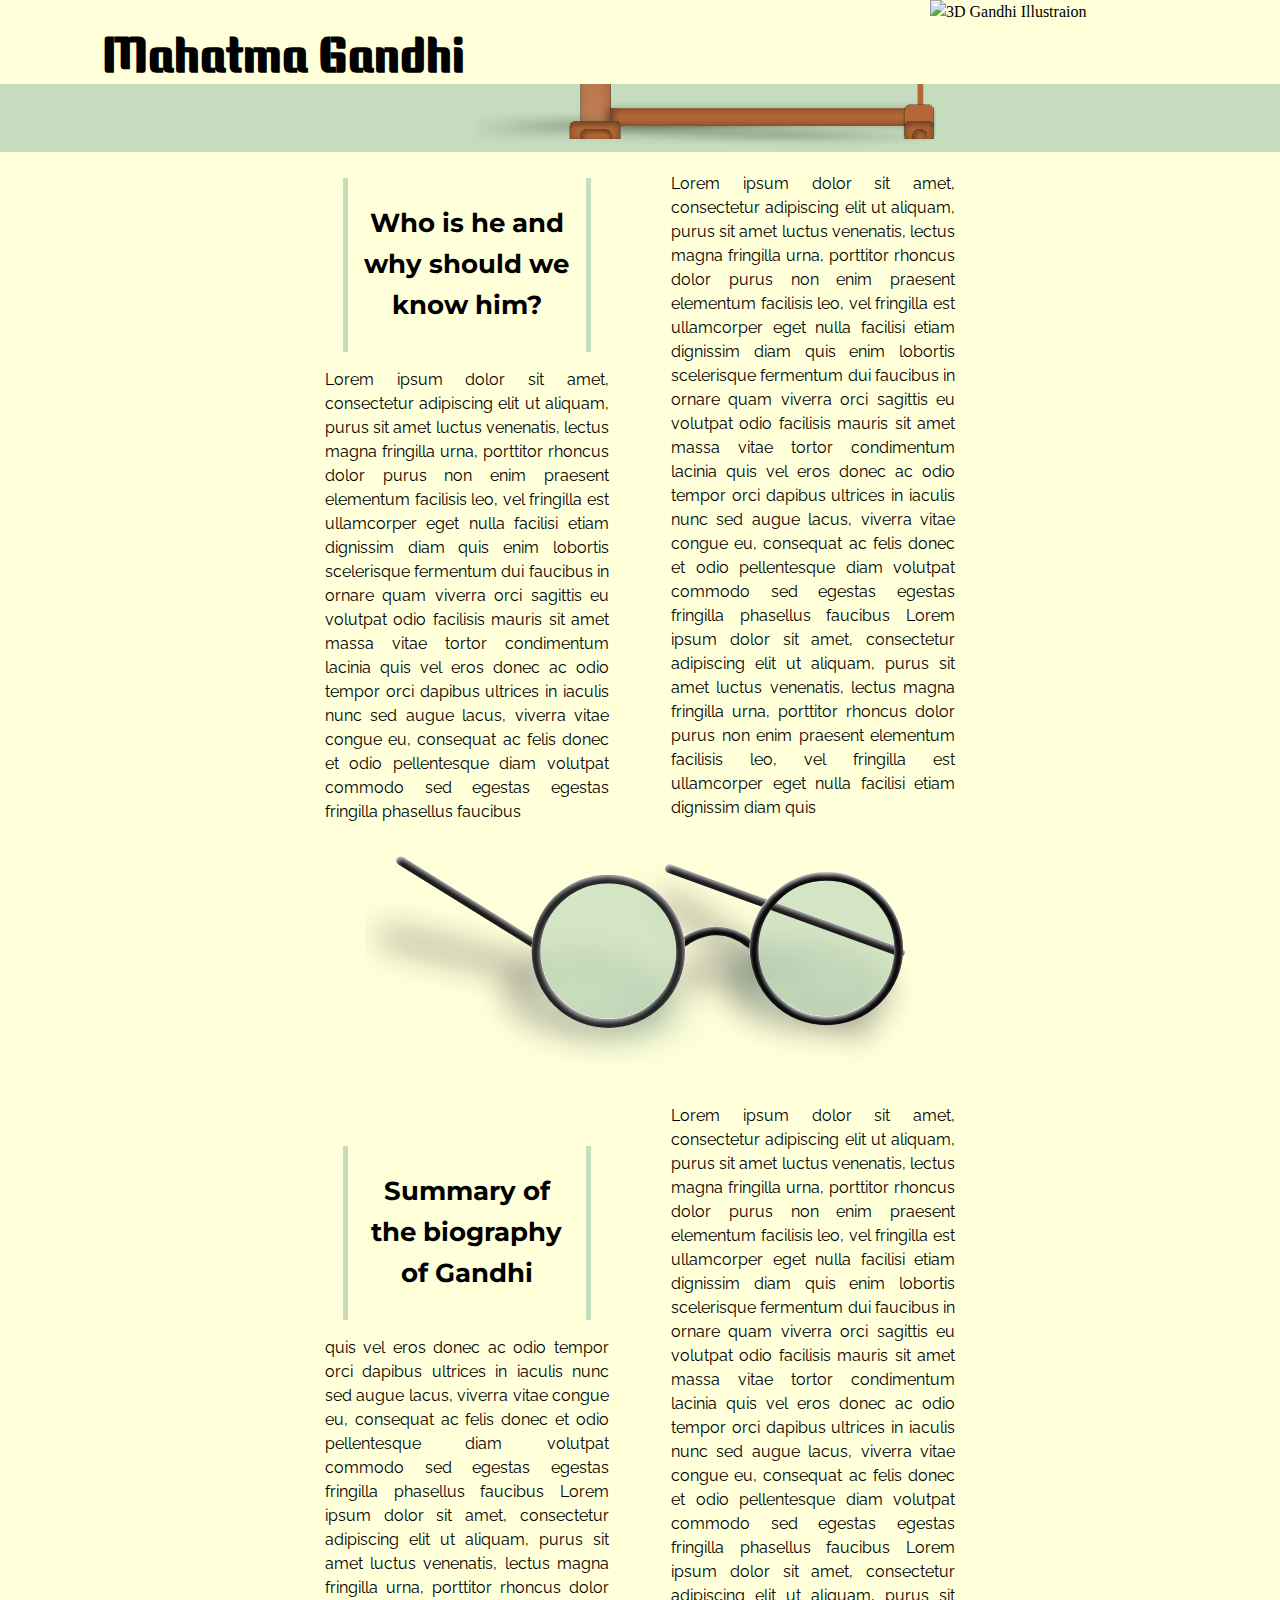
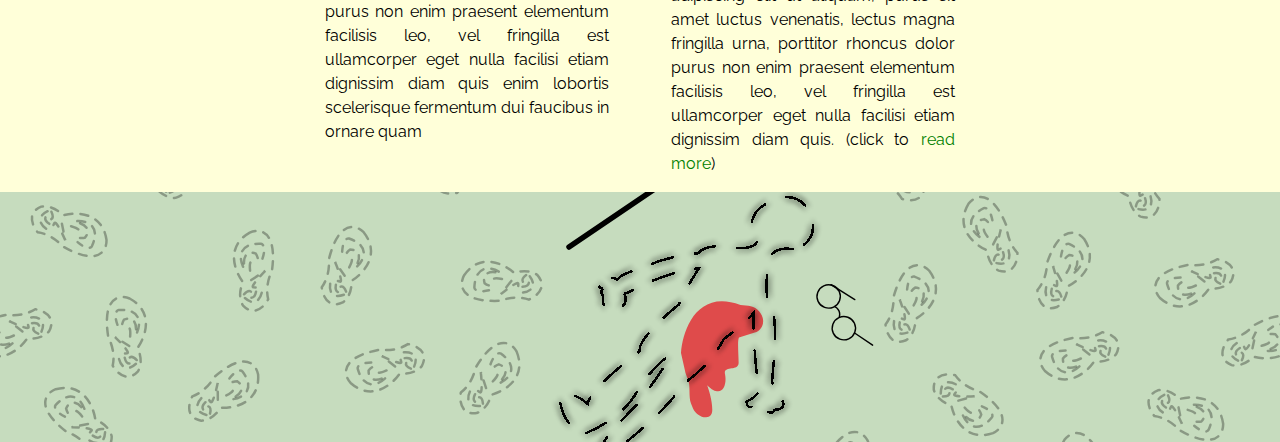
==== index.html @ 025b3c0b "change name" ====
<!DOCTYPE html>
<html lang="en">
<head>
    <link rel="stylesheet" href="style.css">
    <meta charset="UTF-8">
    <meta http-equiv="X-UA-Compatible" content="IE=edge">
    <meta name="viewport" content="width=device-width, initial-scale=1.0">
    <title>Document</title>
</head>
<body>
  <!-- header -->
  <header id="main">
    <div class="design-header">
    <h1>Mahatma Gandhi</h1>
    <h2>  A&nbsp;human&nbsp;being beyond&nbsp;his&nbsp;time</h2>
  </div>

    <div id="pedar">
      <img src="./asset/image/Gandhi-illustrate.png" alt="3D Gandhi Illustraion" id="image1">
      <div class="child2">
        <!-- svg -->
      <svg class="image2"  viewBox="0 0 1051 495" fill="none" xmlns="http://www.w3.org/2000/svg">
        <g id="Group 78">
        <path id="Vector-53" d="M1017.5 362L446.5 373.5" stroke="black" stroke-width="2.5" stroke-linecap="round"/>
        <path id="Vector-65"  d="M1018.5 364.5L552 108" stroke="black" stroke-width="2.5" stroke-linecap="round"/>
        <g id="Group 14">
        <g id="Group 15">
        <g id="Vector 51" filter="url(#filter0_f)">
        <path d="M225.585 470H1037L519.433 452.9L361.371 449.101C352.643 448.891 344.03 447.05 335.979 443.673L324.003 438.65L286.603 420.23C277.029 415.515 266.279 413.725 255.693 415.084L222.348 419.365C206.909 421.348 196.861 436.614 201.146 451.578C204.27 462.484 214.241 470 225.585 470Z" fill="url(#paint0_linear)" fill-opacity="0.5"/>
        </g>
        <g id="Vector 52" filter="url(#filter1_f)">
        <path d="M61.4567 478.894L855.497 439.889L337.199 437.715L185.798 439.276C172.734 439.411 159.892 435.886 148.727 429.102L140.876 424.331L108.124 400.822C94.6304 391.136 77.5318 387.944 61.4522 392.109L48.7315 395.403C26.4961 401.162 12.8748 423.562 17.9925 445.954C22.5785 466.019 40.8987 479.903 61.4567 478.894Z" fill="url(#paint1_linear)" fill-opacity="0.5"/>
        </g>
        </g>
        </g>
        <g id="Group 77">
        <g id="Group 7">
        <g id="Group 2">
        <g id="charkha2">
        <g id="star2" filter="url(#filter2_i)">
        <path d="M526.969 70.3666C527.223 69.261 527.486 68.0538 528.416 67.4045C531.941 64.9436 537.177 68.2557 536.071 72.6916C535.92 73.3008 535.534 73.8166 535.116 74.2847C534.007 75.5245 531.91 78.1391 532.374 79.7088C532.998 81.8212 531.745 82.8291 531.745 82.8291L484.587 191.219C483.248 194.297 485.266 197.792 488.601 198.171L600.396 210.884C600.396 210.884 603.336 211.055 604.764 212.009C607.734 213.992 613.099 213.241 615.19 212.846C615.768 212.737 616.366 212.676 616.934 212.832C621.661 214.131 621.67 221.089 616.961 222.41C616.376 222.575 615.756 222.506 615.16 222.392C613.165 222.009 608.309 221.346 605.388 223.242C603.742 224.31 600.396 224.366 600.396 224.366L488.601 237.079C485.266 237.458 483.248 240.953 484.587 244.031L529.844 348.053C529.844 348.053 531.126 350.556 531.126 352.421C531.126 355.431 534.141 359.593 535.309 361.092C535.606 361.473 535.878 361.882 536.014 362.345C537.374 366.988 531.757 370.498 528.181 367.671C527.433 367.08 527.15 366.109 526.945 365.178C526.532 363.293 525.399 360.13 522.389 359.286C520.416 358.732 518.645 355.089 518.645 355.089L450.892 263.484C448.896 260.786 444.86 260.786 442.864 263.484L375.701 354.293C375.701 354.293 374.75 357.045 373.24 357.621C369.754 358.949 367.594 363.886 366.863 365.827C366.667 366.349 366.428 366.865 366.035 367.261C362.342 370.97 355.739 366.838 357.993 361.658C359.468 358.266 362.631 356.165 362.283 351.797C362.74 350.747 363.193 349.707 363.641 348.677C380.263 310.471 391.146 285.458 409.17 244.031C410.509 240.953 408.49 237.458 405.156 237.079L295.857 224.65C295.857 224.65 291.904 224.693 290.24 223.242C287.259 220.641 281.076 221.765 278.679 222.332C278.026 222.486 277.345 222.576 276.703 222.384C272.144 221.015 272.127 214.291 276.652 212.882C277.326 212.672 278.045 212.778 278.731 212.946C281.066 213.52 286.82 214.566 290.24 212.009C292.008 210.687 295.857 210.6 295.857 210.6L405.156 198.171C408.49 197.792 410.509 194.297 409.17 191.219C390.516 148.344 379.511 123.05 361.876 82.5171C361.651 81.9995 361.425 81.4795 361.197 80.9569C363.879 78.4607 359.086 76.1051 357.993 73.5918C355.832 68.6256 361.811 64.623 365.563 67.5692C366.321 68.1644 366.603 69.1457 366.807 70.0877C367.242 72.0968 368.492 75.5202 371.992 75.9419C372.566 76.0111 372.681 76.8746 373.03 77.3457C400.735 114.805 442.864 171.766 442.864 171.766C442.864 171.766 442.864 171.766 442.864 171.766C444.86 174.464 448.896 174.464 450.892 171.766L520.117 78.1694C520.117 78.1694 520.793 76.0443 521.941 75.7041C525.392 74.6817 526.57 72.1103 526.969 70.3666Z" fill="#8C6E51"/>
        </g>
        <path id="Vector 1" d="M367.623 72.8442C366.625 76.8381 362.215 77.0046 360.135 76.5885C333.924 121.52 282.003 211.884 284 213.881C285.997 215.878 284.832 219.705 284 221.369C307.506 266.301 355.891 356.165 361.383 356.165C366.874 356.165 368.663 359.494 368.871 361.158C420.252 362.822 523.387 365.152 524.885 361.158C526.383 357.164 530.502 356.581 532.374 356.789C559 312.481 611.878 223.491 610.381 221.993C608.883 220.496 609.341 215.545 609.757 213.257C585.835 167.077 537.241 74.8412 534.246 75.3404C531.251 75.8397 527.589 73.4682 526.133 72.2201C473.713 70.764 368.622 68.8502 367.623 72.8442Z" stroke="black" stroke-width="2.49622"/>
        </g>
        </g>
        <g id="Group 1">
        <g id="charkha1">
        <g id="star1" filter="url(#filter3_i)">
        <path d="M589.868 130.141C590.641 129.31 591.472 128.396 592.602 128.299C596.885 127.93 599.764 133.417 596.589 136.706C596.152 137.157 595.561 137.411 594.964 137.607C593.385 138.127 590.261 139.343 589.878 140.934C589.362 143.075 587.773 143.322 587.773 143.322L492.738 213.611C490.039 215.607 490.039 219.643 492.738 221.639L583.199 288.546C583.199 288.546 585.66 290.164 586.42 291.704C588 294.907 593.021 296.939 595.03 297.642C595.585 297.837 596.133 298.083 596.547 298.502C599.991 301.991 596.52 308.021 591.781 306.811C591.193 306.66 590.69 306.291 590.231 305.894C588.695 304.565 584.821 301.563 581.344 301.744C579.384 301.846 576.458 300.222 576.458 300.222L473.284 255.334C470.207 253.995 466.711 256.013 466.332 259.347L453.515 372.062C453.515 372.062 453.373 374.87 452.441 376.485C450.936 379.092 451.466 384.204 451.728 386.086C451.795 386.565 451.826 387.055 451.712 387.524C450.568 392.225 443.949 392.457 442.266 388.22C441.913 387.334 442.153 386.352 442.442 385.443C443.026 383.604 443.627 380.298 441.442 378.062C440.01 376.596 440.297 372.556 440.297 372.556L427.425 259.347C427.045 256.013 423.55 253.995 420.472 255.334L316.903 300.394C316.903 300.394 314.703 302.302 313.108 302.045C309.425 301.453 305.086 304.648 303.482 305.964C303.051 306.318 302.586 306.646 302.048 306.791C296.995 308.158 293.343 301.278 297.885 297.919C300.858 295.719 304.648 295.481 306.531 291.524C307.451 290.843 308.363 290.168 309.267 289.5C342.764 264.725 364.696 248.504 401.019 221.639C403.717 219.643 403.717 215.607 401.019 213.611L312.577 148.198C312.577 148.198 309.133 146.259 308.418 144.17C307.136 140.428 301.219 138.31 298.86 137.601C298.217 137.409 297.583 137.147 297.123 136.658C293.859 133.193 297.206 127.362 301.83 128.404C302.518 128.56 303.088 129.011 303.597 129.499C305.333 131.164 309.793 134.947 314.034 134.442C316.226 134.181 319.602 136.03 319.602 136.03L420.472 179.916C423.55 181.255 427.045 179.237 427.425 175.903C432.707 129.444 435.824 102.037 440.818 58.1169C440.882 57.5561 440.946 56.9926 441.01 56.4264C444.581 55.6055 441.608 51.1691 441.918 48.4458C442.53 43.0647 449.709 42.5877 451.485 47.0151C451.844 47.9095 451.598 48.9006 451.303 49.8183C450.675 51.7755 450.046 55.3653 452.866 57.4805C453.328 57.8273 452.997 58.6332 453.063 59.2153C458.327 105.509 466.332 175.903 466.332 175.903C466.711 179.237 470.207 181.255 473.284 179.916L580.033 133.472C580.033 133.472 581.68 131.97 582.845 132.249C586.345 133.089 588.65 131.451 589.868 130.141Z" fill="#9F6C3D"/>
        </g>
        <path id="Vector 2" d="M450.632 52.6136C447.77 55.5732 443.868 53.5123 442.274 52.112C397.109 77.919 306.963 130.215 307.693 132.943C308.424 135.671 305.502 138.403 303.949 139.428C301.84 190.094 298.811 292.111 303.567 294.857C308.323 297.602 308.208 301.379 307.556 302.924C351.221 330.056 439.374 383.641 442.668 380.931C445.962 378.221 449.82 379.776 451.337 380.893C496.55 355.834 586.839 305.205 586.291 303.159C585.743 301.113 588.615 297.055 590.119 295.281C592.492 243.327 596.527 139.152 593.683 138.087C590.839 137.021 588.854 133.137 588.217 131.328C543.548 103.857 453.493 49.654 450.632 52.6136Z" stroke="black" stroke-width="2.49622"/>
        </g>
        </g>
        <g id="Union" filter="url(#filter4_iiii)">
        <path fill-rule="evenodd" clip-rule="evenodd" d="M462.66 240.468C469.187 235.73 473.431 228.039 473.431 219.357C473.431 204.959 461.76 193.287 447.362 193.287C432.964 193.287 421.292 204.959 421.292 219.357C421.292 228.245 425.74 236.094 432.531 240.8C425.732 245.607 421.292 253.53 421.292 262.49V441.661H474.379V262.49C474.379 253.321 469.73 245.237 462.66 240.468Z" fill="#B46835"/>
        </g>
        <g id="Rectangle 4" filter="url(#filter5_dii)">
        <path d="M473.713 419.195H1009.15C1026.38 419.195 1040.35 433.165 1040.35 450.398H473.713V419.195Z" fill="#B46835"/>
        </g>
        <path id="Rectangle 7" d="M1011.65 360.534C1011.65 357.776 1013.88 355.541 1016.64 355.541C1019.4 355.541 1021.63 357.776 1021.63 360.534V441.661H1011.65V360.534Z" fill="#B46835"/>
        <g id="Rectangle 2" filter="url(#filter6_ii)">
        <path d="M402.57 451.646C402.57 446.131 407.041 441.661 412.555 441.661H481.201C486.716 441.661 491.186 446.131 491.186 451.646V472.864H402.57V451.646Z" fill="#B46835"/>
        </g>
        <g id="Rectangle 8" filter="url(#filter7_dii)">
        <path d="M989.182 422.939C989.182 417.425 993.653 412.954 999.167 412.954H1030.37C1035.88 412.954 1040.35 417.425 1040.35 422.939V465.375H989.182V422.939Z" fill="#B46835"/>
        </g>
        <g id="Rectangle 5" filter="url(#filter8_ii)">
        <path d="M989.182 451.646C989.182 446.131 993.653 441.661 999.167 441.661H1030.37C1035.88 441.661 1040.35 446.131 1040.35 451.646V472.864H989.182V451.646Z" fill="#B46835"/>
        </g>
        <g id="Rectangle 3" filter="url(#filter9_ii)">
        <path d="M421.292 466.623C421.292 461.109 425.762 456.638 431.277 456.638H464.976C470.49 456.638 474.961 461.109 474.961 466.623V472.864H421.292V466.623Z" fill="#B46835"/>
        </g>
        <g id="Rectangle 6" filter="url(#filter10_ii)">
        <path d="M1002.91 466.623C1002.91 461.109 1007.38 456.638 1012.9 456.638H1017.89C1023.4 456.638 1027.87 461.109 1027.87 466.623V472.864H1002.91V466.623Z" fill="#B46835"/>
        </g>
        </g>
        </g>
        </g>
        <defs>
        <filter id="filter0_f" x="186.153" y="400.642" width="864.847" height="83.3583" filterUnits="userSpaceOnUse" color-interpolation-filters="sRGB">
        <feFlood flood-opacity="0" result="BackgroundImageFix"/>
        <feBlend mode="normal" in="SourceGraphic" in2="BackgroundImageFix" result="shape"/>
        <feGaussianBlur stdDeviation="7" result="effect1_foregroundBlur"/>
        </filter>
        <filter id="filter1_f" x="0.742737" y="338.149" width="868.755" height="156.827" filterUnits="userSpaceOnUse" color-interpolation-filters="sRGB">
        <feFlood flood-opacity="0" result="BackgroundImageFix"/>
        <feBlend mode="normal" in="SourceGraphic" in2="BackgroundImageFix" result="shape"/>
        <feGaussianBlur stdDeviation="7" result="effect1_foregroundBlur"/>
        </filter>
        <filter id="filter2_i" x="273.271" y="66.5657" width="347.215" height="302.119" filterUnits="userSpaceOnUse" color-interpolation-filters="sRGB">
        <feFlood flood-opacity="0" result="BackgroundImageFix"/>
        <feBlend mode="normal" in="SourceGraphic" in2="BackgroundImageFix" result="shape"/>
        <feColorMatrix in="SourceAlpha" type="matrix" values="0 0 0 0 0 0 0 0 0 0 0 0 0 0 0 0 0 0 127 0" result="hardAlpha"/>
        <feOffset/>
        <feGaussianBlur stdDeviation="7.48866"/>
        <feComposite in2="hardAlpha" operator="arithmetic" k2="-1" k3="1"/>
        <feColorMatrix type="matrix" values="0 0 0 0 0 0 0 0 0 0 0 0 0 0 0 0 0 0 0.25 0"/>
        <feBlend mode="normal" in2="shape" result="effect1_innerShadow"/>
        </filter>
        <filter id="filter3_i" x="221" y="0" width="451.756" height="435.25" filterUnits="userSpaceOnUse" color-interpolation-filters="sRGB">
        <feFlood flood-opacity="0" result="BackgroundImageFix"/>
        <feBlend mode="normal" in="SourceGraphic" in2="BackgroundImageFix" result="shape"/>
        <feColorMatrix in="SourceAlpha" type="matrix" values="0 0 0 0 0 0 0 0 0 0 0 0 0 0 0 0 0 0 127 0" result="hardAlpha"/>
        <feOffset/>
        <feGaussianBlur stdDeviation="7.48866"/>
        <feComposite in2="hardAlpha" operator="arithmetic" k2="-1" k3="1"/>
        <feColorMatrix type="matrix" values="0 0 0 0 0 0 0 0 0 0 0 0 0 0 0 0 0 0 0.25 0"/>
        <feBlend mode="normal" in2="shape" result="effect1_innerShadow"/>
        </filter>
        <filter id="filter4_iiii" x="420.044" y="192.039" width="64.3206" height="250.87" filterUnits="userSpaceOnUse" color-interpolation-filters="sRGB">
        <feFlood flood-opacity="0" result="BackgroundImageFix"/>
        <feBlend mode="normal" in="SourceGraphic" in2="BackgroundImageFix" result="shape"/>
        <feColorMatrix in="SourceAlpha" type="matrix" values="0 0 0 0 0 0 0 0 0 0 0 0 0 0 0 0 0 0 127 0" result="hardAlpha"/>
        <feOffset dx="9.98488"/>
        <feGaussianBlur stdDeviation="33.699"/>
        <feComposite in2="hardAlpha" operator="arithmetic" k2="-1" k3="1"/>
        <feColorMatrix type="matrix" values="0 0 0 0 1 0 0 0 0 1 0 0 0 0 1 0 0 0 0.25 0"/>
        <feBlend mode="normal" in2="shape" result="effect1_innerShadow"/>
        <feColorMatrix in="SourceAlpha" type="matrix" values="0 0 0 0 0 0 0 0 0 0 0 0 0 0 0 0 0 0 127 0" result="hardAlpha"/>
        <feOffset/>
        <feGaussianBlur stdDeviation="11.233"/>
        <feComposite in2="hardAlpha" operator="arithmetic" k2="-1" k3="1"/>
        <feColorMatrix type="matrix" values="0 0 0 0 0 0 0 0 0 0 0 0 0 0 0 0 0 0 0.25 0"/>
        <feBlend mode="normal" in2="effect1_innerShadow" result="effect2_innerShadow"/>
        <feColorMatrix in="SourceAlpha" type="matrix" values="0 0 0 0 0 0 0 0 0 0 0 0 0 0 0 0 0 0 127 0" result="hardAlpha"/>
        <feOffset dx="1.24811" dy="1.24811"/>
        <feGaussianBlur stdDeviation="1.24811"/>
        <feComposite in2="hardAlpha" operator="arithmetic" k2="-1" k3="1"/>
        <feColorMatrix type="matrix" values="0 0 0 0 0 0 0 0 0 0 0 0 0 0 0 0 0 0 0.25 0"/>
        <feBlend mode="normal" in2="effect2_innerShadow" result="effect3_innerShadow"/>
        <feColorMatrix in="SourceAlpha" type="matrix" values="0 0 0 0 0 0 0 0 0 0 0 0 0 0 0 0 0 0 127 0" result="hardAlpha"/>
        <feOffset dx="-1.24811" dy="-1.24811"/>
        <feGaussianBlur stdDeviation="1.24811"/>
        <feComposite in2="hardAlpha" operator="arithmetic" k2="-1" k3="1"/>
        <feColorMatrix type="matrix" values="0 0 0 0 0 0 0 0 0 0 0 0 0 0 0 0 0 0 0.25 0"/>
        <feBlend mode="normal" in2="effect3_innerShadow" result="effect4_innerShadow"/>
        </filter>
        <filter id="filter5_dii" x="454.991" y="406.714" width="592.852" height="56.165" filterUnits="userSpaceOnUse" color-interpolation-filters="sRGB">
        <feFlood flood-opacity="0" result="BackgroundImageFix"/>
        <feColorMatrix in="SourceAlpha" type="matrix" values="0 0 0 0 0 0 0 0 0 0 0 0 0 0 0 0 0 0 127 0" result="hardAlpha"/>
        <feOffset dx="-6.24055"/>
        <feGaussianBlur stdDeviation="6.24055"/>
        <feComposite in2="hardAlpha" operator="out"/>
        <feColorMatrix type="matrix" values="0 0 0 0 0 0 0 0 0 0 0 0 0 0 0 0 0 0 0.25 0"/>
        <feBlend mode="normal" in2="BackgroundImageFix" result="effect1_dropShadow"/>
        <feBlend mode="normal" in="SourceGraphic" in2="effect1_dropShadow" result="shape"/>
        <feColorMatrix in="SourceAlpha" type="matrix" values="0 0 0 0 0 0 0 0 0 0 0 0 0 0 0 0 0 0 127 0" result="hardAlpha"/>
        <feOffset/>
        <feGaussianBlur stdDeviation="9.36083"/>
        <feComposite in2="hardAlpha" operator="arithmetic" k2="-1" k3="1"/>
        <feColorMatrix type="matrix" values="0 0 0 0 0 0 0 0 0 0 0 0 0 0 0 0 0 0 0.25 0"/>
        <feBlend mode="normal" in2="shape" result="effect2_innerShadow"/>
        <feColorMatrix in="SourceAlpha" type="matrix" values="0 0 0 0 0 0 0 0 0 0 0 0 0 0 0 0 0 0 127 0" result="hardAlpha"/>
        <feOffset dx="7.48866"/>
        <feGaussianBlur stdDeviation="6.24055"/>
        <feComposite in2="hardAlpha" operator="arithmetic" k2="-1" k3="1"/>
        <feColorMatrix type="matrix" values="0 0 0 0 0 0 0 0 0 0 0 0 0 0 0 0 0 0 0.25 0"/>
        <feBlend mode="normal" in2="effect2_innerShadow" result="effect3_innerShadow"/>
        </filter>
        <filter id="filter6_ii" x="402.57" y="441.661" width="88.6158" height="38.6914" filterUnits="userSpaceOnUse" color-interpolation-filters="sRGB">
        <feFlood flood-opacity="0" result="BackgroundImageFix"/>
        <feBlend mode="normal" in="SourceGraphic" in2="BackgroundImageFix" result="shape"/>
        <feColorMatrix in="SourceAlpha" type="matrix" values="0 0 0 0 0 0 0 0 0 0 0 0 0 0 0 0 0 0 127 0" result="hardAlpha"/>
        <feOffset/>
        <feGaussianBlur stdDeviation="9.36083"/>
        <feComposite in2="hardAlpha" operator="arithmetic" k2="-1" k3="1"/>
        <feColorMatrix type="matrix" values="0 0 0 0 0 0 0 0 0 0 0 0 0 0 0 0 0 0 0.25 0"/>
        <feBlend mode="normal" in2="shape" result="effect1_innerShadow"/>
        <feColorMatrix in="SourceAlpha" type="matrix" values="0 0 0 0 0 0 0 0 0 0 0 0 0 0 0 0 0 0 127 0" result="hardAlpha"/>
        <feOffset dy="7.48866"/>
        <feGaussianBlur stdDeviation="4.36839"/>
        <feComposite in2="hardAlpha" operator="arithmetic" k2="-1" k3="1"/>
        <feColorMatrix type="matrix" values="0 0 0 0 0 0 0 0 0 0 0 0 0 0 0 0 0 0 0.25 0"/>
        <feBlend mode="normal" in2="effect1_innerShadow" result="effect2_innerShadow"/>
        </filter>
        <filter id="filter7_dii" x="984.19" y="411.706" width="61.1574" height="63.6536" filterUnits="userSpaceOnUse" color-interpolation-filters="sRGB">
        <feFlood flood-opacity="0" result="BackgroundImageFix"/>
        <feColorMatrix in="SourceAlpha" type="matrix" values="0 0 0 0 0 0 0 0 0 0 0 0 0 0 0 0 0 0 127 0" result="hardAlpha"/>
        <feOffset dy="4.99244"/>
        <feGaussianBlur stdDeviation="2.49622"/>
        <feComposite in2="hardAlpha" operator="out"/>
        <feColorMatrix type="matrix" values="0 0 0 0 0 0 0 0 0 0 0 0 0 0 0 0 0 0 0.25 0"/>
        <feBlend mode="normal" in2="BackgroundImageFix" result="effect1_dropShadow"/>
        <feBlend mode="normal" in="SourceGraphic" in2="effect1_dropShadow" result="shape"/>
        <feColorMatrix in="SourceAlpha" type="matrix" values="0 0 0 0 0 0 0 0 0 0 0 0 0 0 0 0 0 0 127 0" result="hardAlpha"/>
        <feOffset dx="-1.24811" dy="-1.24811"/>
        <feGaussianBlur stdDeviation="1.24811"/>
        <feComposite in2="hardAlpha" operator="arithmetic" k2="-1" k3="1"/>
        <feColorMatrix type="matrix" values="0 0 0 0 0 0 0 0 0 0 0 0 0 0 0 0 0 0 0.25 0"/>
        <feBlend mode="normal" in2="shape" result="effect2_innerShadow"/>
        <feColorMatrix in="SourceAlpha" type="matrix" values="0 0 0 0 0 0 0 0 0 0 0 0 0 0 0 0 0 0 127 0" result="hardAlpha"/>
        <feOffset dx="1.24811" dy="1.24811"/>
        <feGaussianBlur stdDeviation="1.24811"/>
        <feComposite in2="hardAlpha" operator="arithmetic" k2="-1" k3="1"/>
        <feColorMatrix type="matrix" values="0 0 0 0 0 0 0 0 0 0 0 0 0 0 0 0 0 0 0.25 0"/>
        <feBlend mode="normal" in2="effect2_innerShadow" result="effect3_innerShadow"/>
        </filter>
        <filter id="filter8_ii" x="989.182" y="441.661" width="51.1725" height="38.6914" filterUnits="userSpaceOnUse" color-interpolation-filters="sRGB">
        <feFlood flood-opacity="0" result="BackgroundImageFix"/>
        <feBlend mode="normal" in="SourceGraphic" in2="BackgroundImageFix" result="shape"/>
        <feColorMatrix in="SourceAlpha" type="matrix" values="0 0 0 0 0 0 0 0 0 0 0 0 0 0 0 0 0 0 127 0" result="hardAlpha"/>
        <feOffset/>
        <feGaussianBlur stdDeviation="9.36083"/>
        <feComposite in2="hardAlpha" operator="arithmetic" k2="-1" k3="1"/>
        <feColorMatrix type="matrix" values="0 0 0 0 0 0 0 0 0 0 0 0 0 0 0 0 0 0 0.25 0"/>
        <feBlend mode="normal" in2="shape" result="effect1_innerShadow"/>
        <feColorMatrix in="SourceAlpha" type="matrix" values="0 0 0 0 0 0 0 0 0 0 0 0 0 0 0 0 0 0 127 0" result="hardAlpha"/>
        <feOffset dy="7.48866"/>
        <feGaussianBlur stdDeviation="4.36839"/>
        <feComposite in2="hardAlpha" operator="arithmetic" k2="-1" k3="1"/>
        <feColorMatrix type="matrix" values="0 0 0 0 0 0 0 0 0 0 0 0 0 0 0 0 0 0 0.25 0"/>
        <feBlend mode="normal" in2="effect1_innerShadow" result="effect2_innerShadow"/>
        </filter>
        <filter id="filter9_ii" x="416.299" y="456.638" width="64.9017" height="22.466" filterUnits="userSpaceOnUse" color-interpolation-filters="sRGB">
        <feFlood flood-opacity="0" result="BackgroundImageFix"/>
        <feBlend mode="normal" in="SourceGraphic" in2="BackgroundImageFix" result="shape"/>
        <feColorMatrix in="SourceAlpha" type="matrix" values="0 0 0 0 0 0 0 0 0 0 0 0 0 0 0 0 0 0 127 0" result="hardAlpha"/>
        <feOffset dx="7.48866" dy="7.48866"/>
        <feGaussianBlur stdDeviation="3.12028"/>
        <feComposite in2="hardAlpha" operator="arithmetic" k2="-1" k3="1"/>
        <feColorMatrix type="matrix" values="0 0 0 0 0 0 0 0 0 0 0 0 0 0 0 0 0 0 0.25 0"/>
        <feBlend mode="normal" in2="shape" result="effect1_innerShadow"/>
        <feColorMatrix in="SourceAlpha" type="matrix" values="0 0 0 0 0 0 0 0 0 0 0 0 0 0 0 0 0 0 127 0" result="hardAlpha"/>
        <feOffset dx="-4.99244"/>
        <feGaussianBlur stdDeviation="3.74433"/>
        <feComposite in2="hardAlpha" operator="arithmetic" k2="-1" k3="1"/>
        <feColorMatrix type="matrix" values="0 0 0 0 0 0 0 0 0 0 0 0 0 0 0 0 0 0 0.25 0"/>
        <feBlend mode="normal" in2="effect1_innerShadow" result="effect2_innerShadow"/>
        </filter>
        <filter id="filter10_ii" x="997.919" y="456.638" width="36.1952" height="22.466" filterUnits="userSpaceOnUse" color-interpolation-filters="sRGB">
        <feFlood flood-opacity="0" result="BackgroundImageFix"/>
        <feBlend mode="normal" in="SourceGraphic" in2="BackgroundImageFix" result="shape"/>
        <feColorMatrix in="SourceAlpha" type="matrix" values="0 0 0 0 0 0 0 0 0 0 0 0 0 0 0 0 0 0 127 0" result="hardAlpha"/>
        <feOffset dx="7.48866" dy="7.48866"/>
        <feGaussianBlur stdDeviation="3.12028"/>
        <feComposite in2="hardAlpha" operator="arithmetic" k2="-1" k3="1"/>
        <feColorMatrix type="matrix" values="0 0 0 0 0 0 0 0 0 0 0 0 0 0 0 0 0 0 0.25 0"/>
        <feBlend mode="normal" in2="shape" result="effect1_innerShadow"/>
        <feColorMatrix in="SourceAlpha" type="matrix" values="0 0 0 0 0 0 0 0 0 0 0 0 0 0 0 0 0 0 127 0" result="hardAlpha"/>
        <feOffset dx="-4.99244"/>
        <feGaussianBlur stdDeviation="3.74433"/>
        <feComposite in2="hardAlpha" operator="arithmetic" k2="-1" k3="1"/>
        <feColorMatrix type="matrix" values="0 0 0 0 0 0 0 0 0 0 0 0 0 0 0 0 0 0 0.25 0"/>
        <feBlend mode="normal" in2="effect1_innerShadow" result="effect2_innerShadow"/>
        </filter>
        <linearGradient id="paint0_linear" x1="410.443" y1="423.133" x2="816.109" y2="444.939" gradientUnits="userSpaceOnUse">
        <stop stop-opacity="0"/>
        <stop offset="1"/>
        </linearGradient>
        <linearGradient id="paint1_linear" x1="225.983" y1="395.076" x2="632.546" y2="388.656" gradientUnits="userSpaceOnUse">
        <stop stop-opacity="0"/>
        <stop offset="1"/>
        </linearGradient>
        </defs>
        </svg>
       </div>
    </div>
    </header>
    <!-- main -->
    <main id="tribute-info">
      <section>
        <article>
          <div class="right">
    <h3 class="titre">Who is he and why should we know him?</h3>
    <p class="text">Lorem ipsum dolor sit amet, consectetur adipiscing elit ut aliquam, purus sit amet luctus venenatis, lectus magna fringilla urna, porttitor rhoncus dolor purus non enim praesent elementum facilisis leo, vel fringilla est ullamcorper eget nulla facilisi etiam dignissim diam quis enim lobortis scelerisque fermentum dui faucibus in ornare quam viverra orci sagittis eu volutpat odio facilisis mauris sit amet massa vitae tortor condimentum lacinia quis vel eros donec ac odio tempor orci dapibus ultrices in iaculis nunc sed augue lacus, viverra vitae congue eu, consequat ac felis donec et odio pellentesque diam volutpat commodo sed egestas egestas fringilla phasellus faucibus</p>
  </div>
    <p class="text left">Lorem ipsum dolor sit amet, consectetur adipiscing elit ut aliquam, purus sit amet luctus venenatis, lectus magna fringilla urna, porttitor rhoncus dolor purus non enim praesent elementum facilisis leo, vel fringilla est ullamcorper eget nulla facilisi etiam dignissim diam quis enim lobortis scelerisque fermentum dui faucibus in ornare quam viverra orci sagittis eu volutpat odio facilisis mauris sit amet massa vitae tortor condimentum lacinia quis vel eros donec ac odio tempor orci dapibus ultrices in iaculis nunc sed augue lacus, viverra vitae congue eu, consequat ac felis donec et odio pellentesque diam volutpat commodo sed egestas egestas fringilla phasellus faucibus
      Lorem ipsum dolor sit amet, consectetur adipiscing elit ut aliquam, purus sit amet luctus venenatis, lectus magna fringilla urna, porttitor rhoncus dolor purus non enim praesent elementum facilisis leo, vel fringilla est ullamcorper eget nulla facilisi etiam dignissim diam quis </p>
    </article>
    </section>

    <div class="sunglasses-padar"> 
      <img src="./Asset/image/sunglasses.svg" alt="" class="sunglasses-child">
    </div>

  <section>
  <article>
    <div class="right">
      <h3 class="titre">Summary of the biography of Gandhi      </h3>
      <p class="text"> quis vel eros donec ac odio tempor orci dapibus ultrices in iaculis nunc sed augue lacus, viverra vitae congue eu, consequat ac felis donec et odio pellentesque diam volutpat commodo sed egestas egestas fringilla phasellus faucibus
        Lorem ipsum dolor sit amet, consectetur adipiscing elit ut aliquam, purus sit amet luctus venenatis, lectus magna fringilla urna, porttitor rhoncus dolor purus non enim praesent elementum facilisis leo, vel fringilla est ullamcorper eget nulla facilisi etiam dignissim diam quis enim lobortis scelerisque fermentum dui faucibus in ornare quam</p>
      </div>
        <p class="text left">Lorem ipsum dolor sit amet, consectetur adipiscing elit ut aliquam, purus sit amet luctus venenatis, lectus magna fringilla urna, porttitor rhoncus dolor purus non enim praesent elementum facilisis leo, vel fringilla est ullamcorper eget nulla facilisi etiam dignissim diam quis enim lobortis scelerisque fermentum dui faucibus in ornare quam viverra orci sagittis eu volutpat odio facilisis mauris sit amet massa vitae tortor condimentum lacinia quis vel eros donec ac odio tempor orci dapibus ultrices in iaculis nunc sed augue lacus, viverra vitae congue eu, consequat ac felis donec et odio pellentesque diam volutpat commodo sed egestas egestas fringilla phasellus faucibus
          Lorem ipsum dolor sit amet, consectetur adipiscing elit ut aliquam, purus sit amet luctus venenatis, lectus magna fringilla urna, porttitor rhoncus dolor purus non enim praesent elementum facilisis leo, vel fringilla est ullamcorper eget nulla facilisi etiam dignissim diam quis. <span> (click to <a href="#" target="_blank" id="tribute-link">read more</a>) </span></p>
        </article>
        </section>
        </main>
        <!-- footer -->
          <footer><img src="./Asset/image/footerimage.svg" alt="" class="image-footer"></footer>
  
</body>
</html>
---- style.css ----
/* information */
@import url('https://fonts.googleapis.com/css2?family=Keania+One&family=Montserrat:wght@900&family=Raleway&display=swap');

*{
    margin: 0;
    padding: 0;
    box-sizing: border-box;
    line-height: 1.5em;
    overflow-x: hidden;
    }
 :root{
     --color-brand: #C6DCBE;
     --font-bold: 'Montserrat', sans-serif;
     --font-text: 'Raleway', sans-serif;
 }

 body{
     background-color:rgba(256, 256, 0, 0.15);
    
 }

/* header */
 h1{
     text-align: center;
     margin:1em 0.5em 0em 0.5em;
     font-size:3em;
     font-family: 'Keania One', cursive;
     color: black;
     line-height: 1.3em;

 }
h2{
    text-align: center;
    font-size:1.5em;
    font-family: 'Keania One', cursive;
    margin:0em 15% 0.25em 15%;
    color: black;
    line-height: 1.3em;
 
}
#pedar{
    display: flex;
    justify-content: center;
    align-items: flex-end;
    position: relative;
  }
#image1{
    width: 40vw;
    max-width: 350px;
    margin-bottom: 10%;
}
.child2{
   background-color: var(--color-brand);
   position: absolute;
   width: 100%;
   height: 45%;
   display: flex;
   justify-content: center;
   align-items: flex-end;
  }

.image2{
    width: 75%;
    max-width: 600px;
}

#charkha1{
    animation: spinning 3000ms linear infinite;
    transform-origin:center ;
    transform-box: fill-box;
}
#charkha2{
    animation: spinning 3000ms linear infinite;
    transform-origin:center ;
    transform-box: fill-box;
}

@keyframes spinning {
    
    0%{
        transform: rotate(0deg);
    }
    
    25%{
        transform: rotate(-90deg);
    }
    50%{
        transform: rotate(-180deg);
    }
    
    75%{
        transform: rotate(-270deg);
    }
    100%{
        transform: rotate(-360deg);
    }
    
}

#Vector-65{
    transform: translate(-5px, 1px);
  
}


#Vector-53 {
    animation: shift 1s linear infinite;
    transform-origin:center ;
    transform-box: fill-box;
}

@keyframes shift {

    0%{
        transform: rotate(0deg);
    }
    50%{
        transform: rotate(0.25deg);
    }
    100%{
        transform: rotate(-0.25deg); 
    }
}

/* main */
article {
    width: 100%;
    display: flex;
    justify-content: center;
    flex-direction: column;
    padding: 0 5vw;
    }
.sunglasses-padar{
    position: relative;
   display: flex;
   justify-content: center;
   margin: 1em auto;
}
.sunglasses-child{
    width: 80%;
    max-width: 550px;
}


h3{
    text-align: center;
    font-size: 1.6em;
    border-right: 0.2em solid var(--color-brand);
    border-left: 0.2em solid var(--color-brand);
    margin: 1em 1em 0 1em;
    color: black;
    padding: 1em 0.5em;
    font-family:var(--font-bold) ;
    line-height: 1.6em;

}
.text{
    text-align: justify;
    color: black;
    font-size: 1em;
    font-family: var(--font-text);
    padding: 1em 0.5em;
}

a{
    text-decoration: none;
    color:green;
  
}
/* footer */

footer{
    position: relative;
    display: flex;
    justify-content: center;
    width: 130%;
    
}
.image-footer{
width: 100%;
}
/* responsive */
@media screen and (min-width:550px) {
  
    header{
        position: relative;
    }
    .design-header{
        position: absolute;
        display: flex;
        align-items: center;
        flex-direction: column;
        top: 15%;
        left: 8%;
    }
    h1, h2{
            margin: auto 0;
    }
   
   
   #pedar{
       justify-content: flex-end;
   }

    article{
        flex-direction: row;
    }
    .right, .left{
        width: 45%;
        margin: auto 2%;
        max-width: 300px;
    }
    footer{
        width: 100%;
        max-height: 250px;

}
.image-footer{
    object-fit: cover;
}
     
}
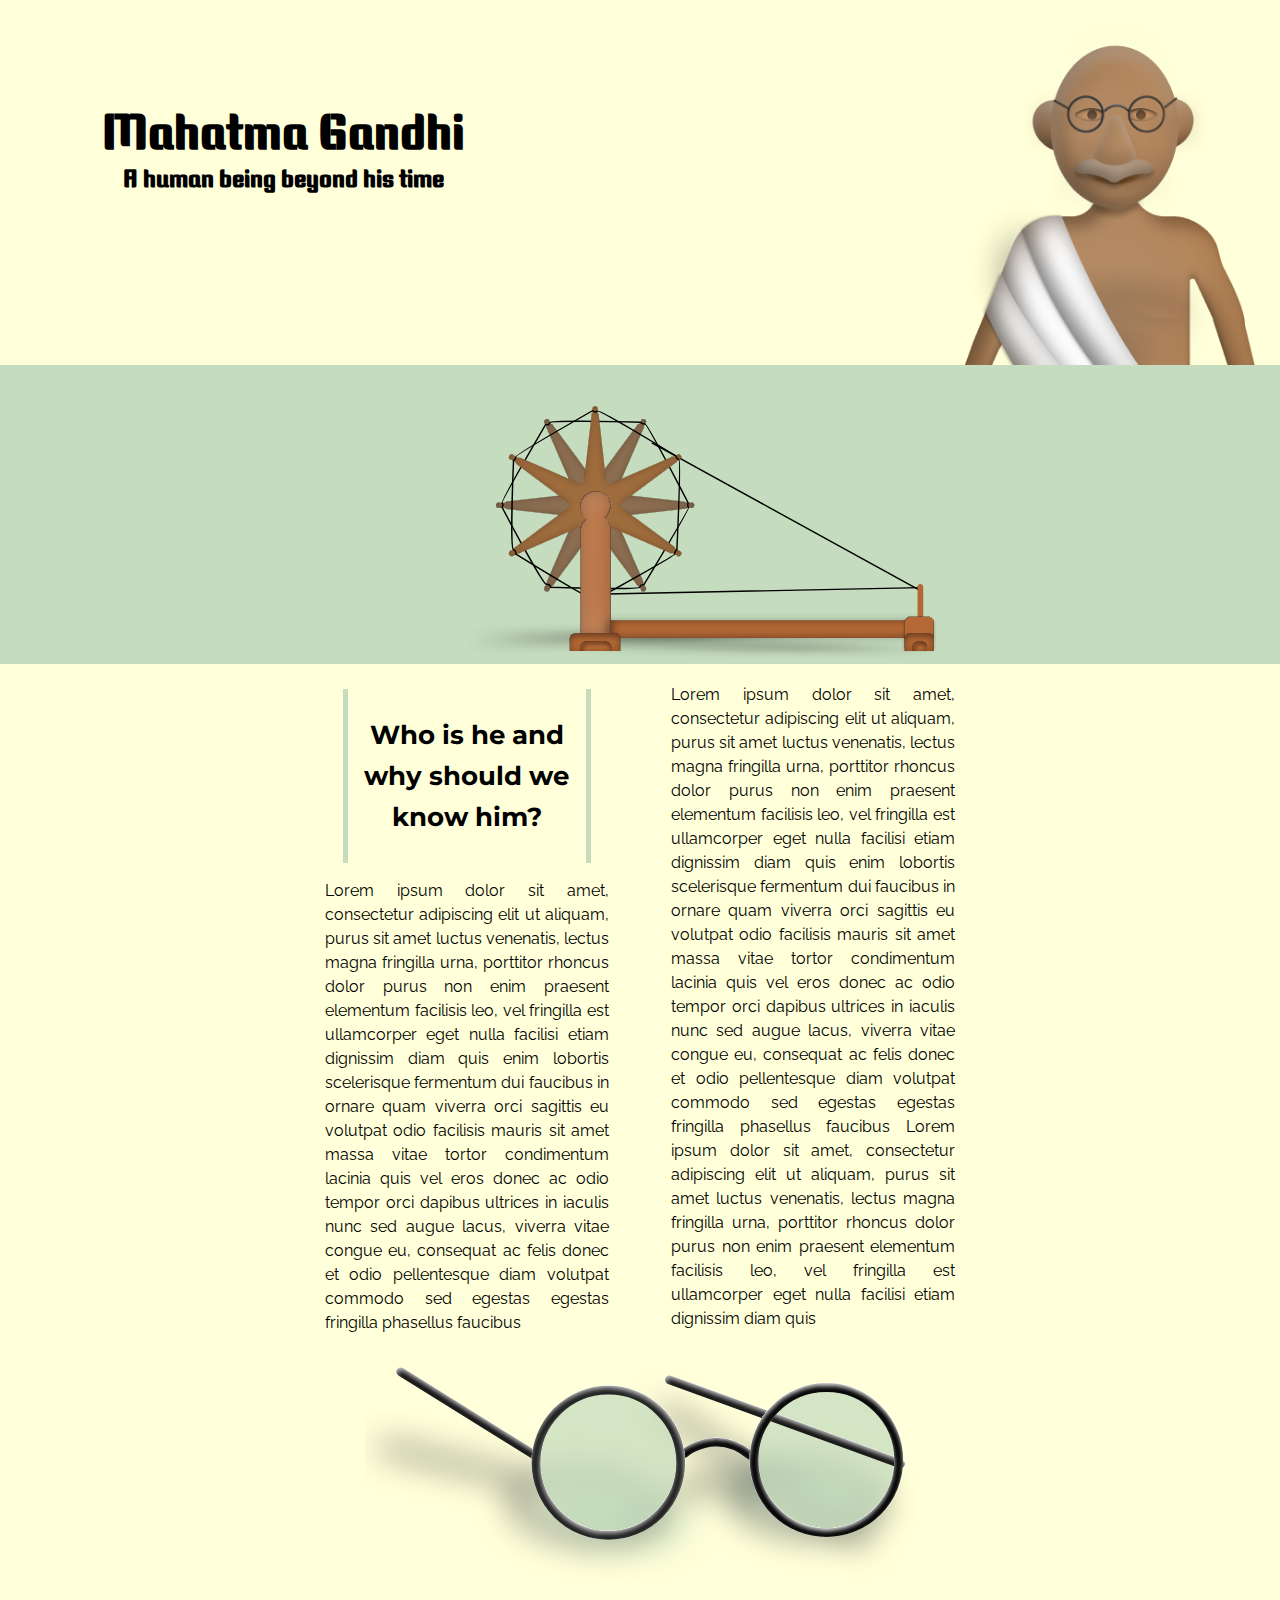
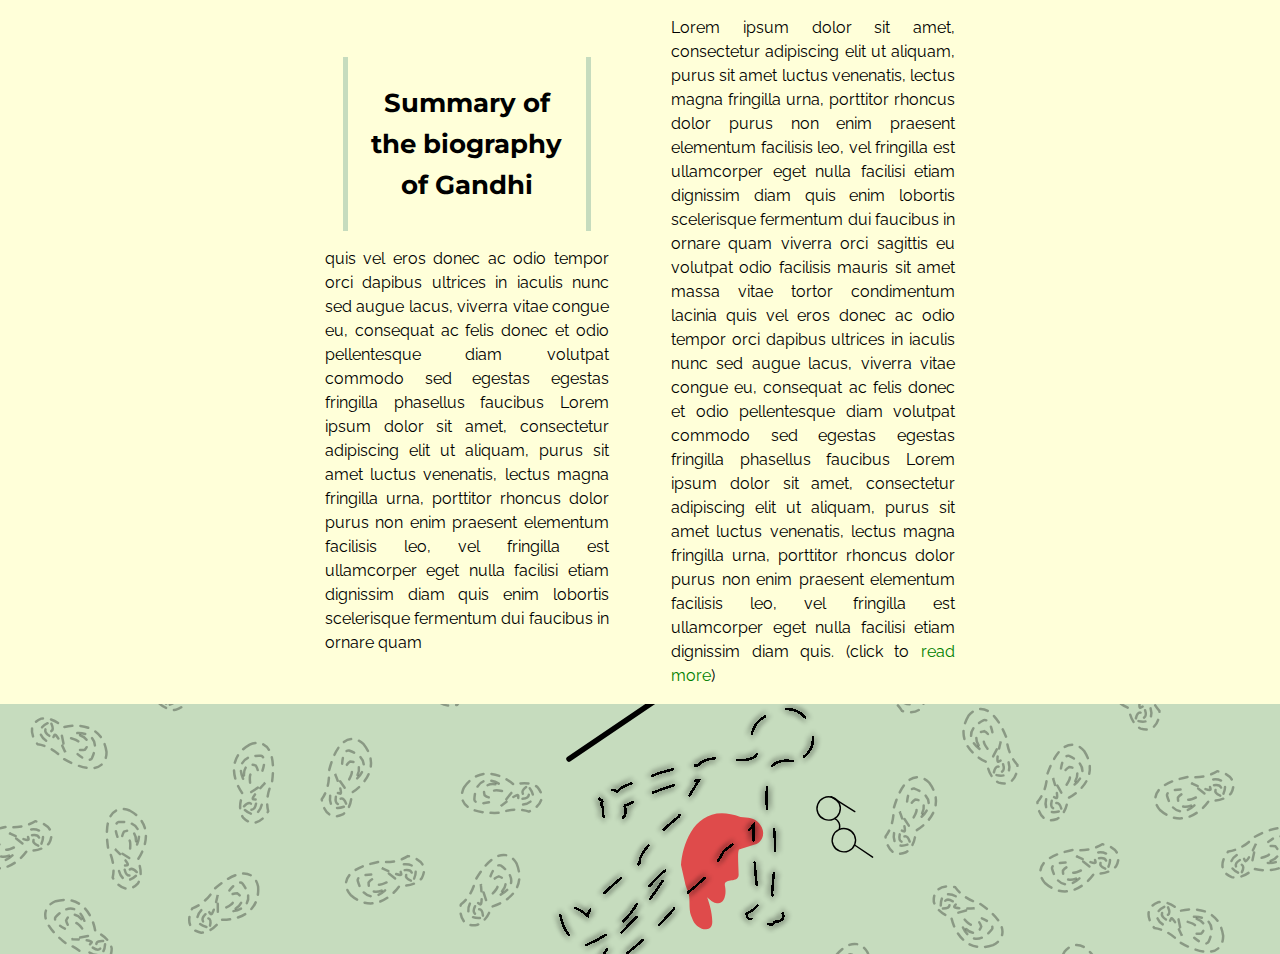
==== commit bc1f3304: "Update index.html" ====
--- a/index.html
+++ b/index.html
@@ -16,7 +16,7 @@
   </div>
 
     <div id="pedar">
-      <img src="./asset/image/Gandhi-illustrate.png" alt="3D Gandhi Illustraion" id="image1">
+      <img src="./Asset/image/Gandhi-illustrate.png" alt="3D Gandhi Illustraion" id="image1">
       <div class="child2">
         <!-- svg -->
       <svg class="image2"  viewBox="0 0 1051 495" fill="none" xmlns="http://www.w3.org/2000/svg">
